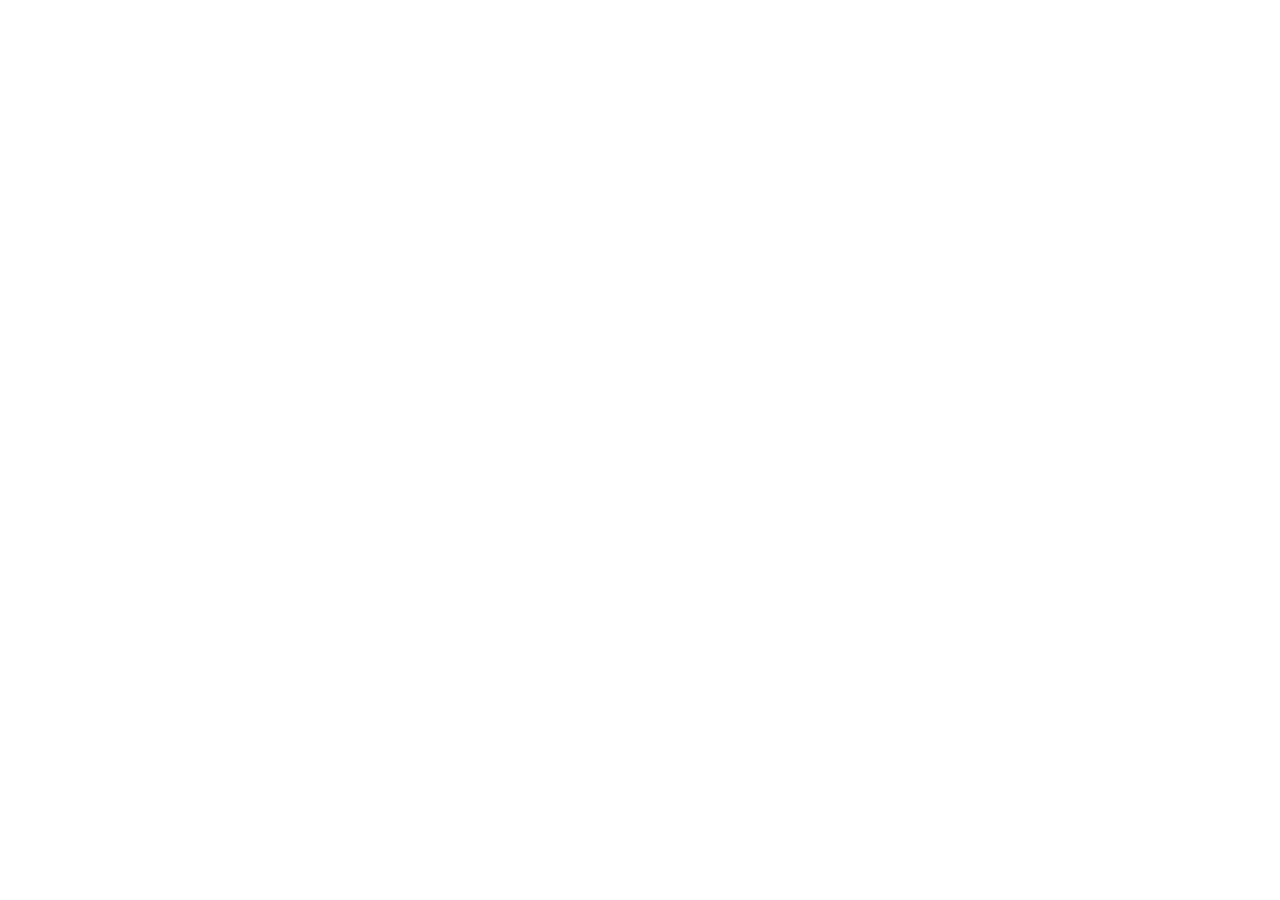
==== index.html @ 90c27ee5 "Added game module, Player object" ====
<!DOCTYPE html>
<html lang="en">
<head>
    <meta charset="UTF-8">
    <meta name="viewport" content="width=device-width, initial-scale=1.0">
    <script src="./script.js" defer></script>
    <title>Document</title>
</head>
<body>
    
</body>
</html>
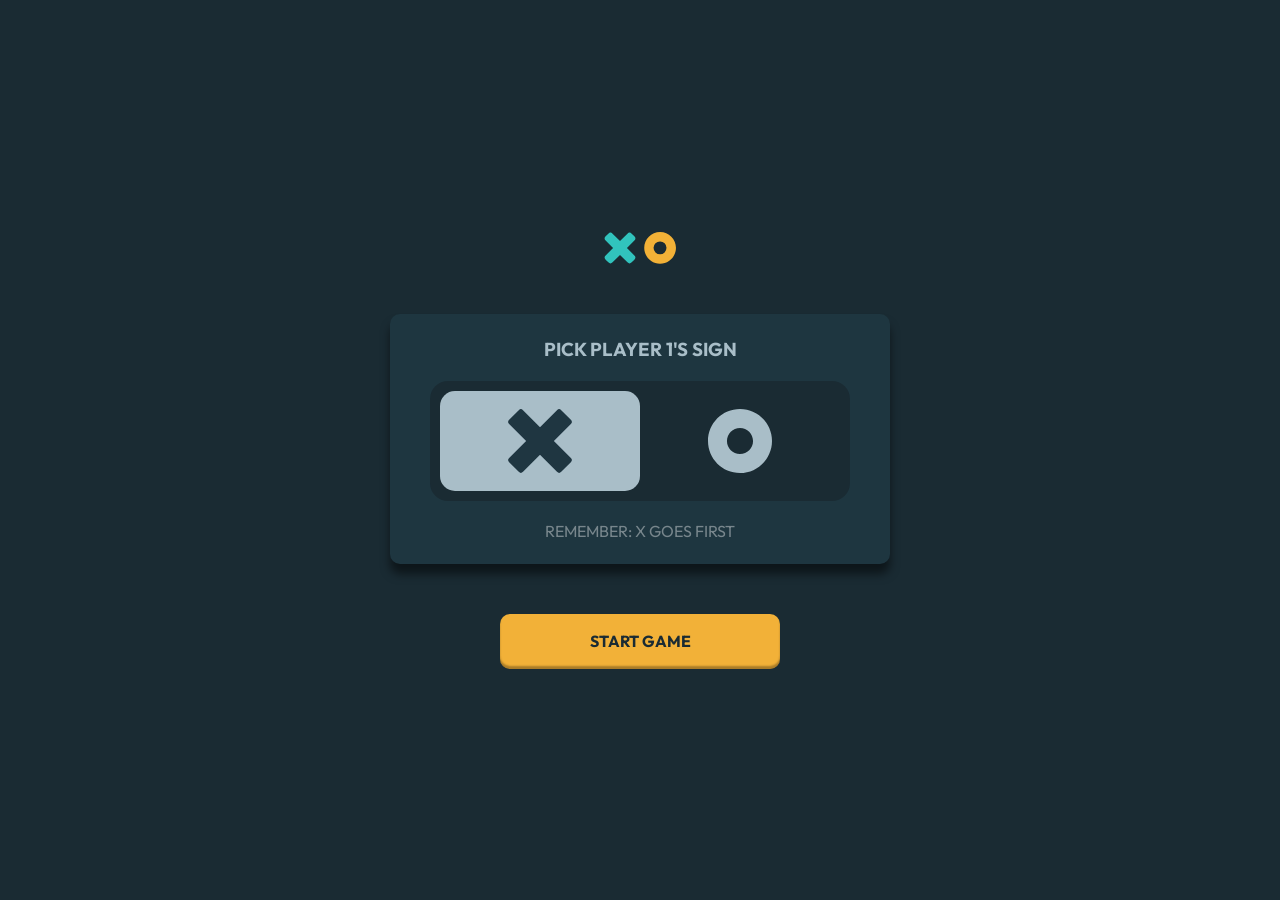
==== commit 1b2373fe: "Organized Files, Added HTML Landing" ====
--- a/index.html
+++ b/index.html
@@ -3,10 +3,39 @@
 <head>
     <meta charset="UTF-8">
     <meta name="viewport" content="width=device-width, initial-scale=1.0">
-    <script src="./script.js" defer></script>
+    <script src="./scripts/script.js" defer></script>
+    <link rel="stylesheet" href="./styles/index-style.css">
     <title>Document</title>
 </head>
 <body>
+
+    <main>
+        <svg class="logo" width="72" height="32" xmlns="http://www.w3.org/2000/svg">
+            <g fill="none" fill-rule="evenodd"><path d="M8.562 1.634 16 9.073l7.438-7.439a3 3 0 0 1 4.243 0l2.685 2.685a3 3 0 0 1 0 4.243L22.927 16l7.439 7.438a3 3 0 0 1 0 4.243l-2.685 2.685a3 3 0 0 1-4.243 0L16 22.927l-7.438 7.439a3 3 0 0 1-4.243 0L1.634 27.68a3 3 0 0 1 0-4.243L9.073 16 1.634 8.562a3 3 0 0 1 0-4.243L4.32 1.634a3 3 0 0 1 4.243 0Z" fill="#31C3BD"/><path d="M56.1 0c8.765 0 15.87 7.106 15.87 15.87 0 8.766-7.105 15.871-15.87 15.871-8.765 0-15.87-7.105-15.87-15.87C40.23 7.106 47.334 0 56.1 0Zm0 9.405a6.466 6.466 0 1 0 0 12.931 6.466 6.466 0 0 0 0-12.931Z" fill="#F2B137" fill-rule="nonzero"/>
+            </g>
+        </svg>
+
+        <section class="symbol-picker">
+            <h3>Pick Player 1's Sign</h3>
+            <div class="symbol-toggle">
+                <input type="radio" id="option1" name="symbol" checked>
+                <label for="option1">
+                    <svg width="64" height="64" xmlns="http://www.w3.org/2000/svg"><path d="M15.002 1.147 32 18.145 48.998 1.147a3 3 0 0 1 4.243 0l9.612 9.612a3 3 0 0 1 0 4.243L45.855 32l16.998 16.998a3 3 0 0 1 0 4.243l-9.612 9.612a3 3 0 0 1-4.243 0L32 45.855 15.002 62.853a3 3 0 0 1-4.243 0L1.147 53.24a3 3 0 0 1 0-4.243L18.145 32 1.147 15.002a3 3 0 0 1 0-4.243l9.612-9.612a3 3 0 0 1 4.243 0Z" fill-rule="evenodd"/></svg>
+                </label>
+
+                <input type="radio" id="option2" name="symbol">
+                <label for="option2">
+                    <svg width="64" height="64" xmlns="http://www.w3.org/2000/svg"><path d="M32 0c17.673 0 32 14.327 32 32 0 17.673-14.327 32-32 32C14.327 64 0 49.673 0 32 0 14.327 14.327 0 32 0Zm0 18.963c-7.2 0-13.037 5.837-13.037 13.037 0 7.2 5.837 13.037 13.037 13.037 7.2 0 13.037-5.837 13.037-13.037 0-7.2-5.837-13.037-13.037-13.037Z" fill/></svg>
+
+                </label>
+            </div>
+
+            <p>Remember: X Goes First</p>
+        </section>
+        
+
+        <button>Start Game</button>
+    </main>
     
 </body>
 </html>
--- a/styles/index-style.css
+++ b/styles/index-style.css
@@ -0,0 +1,111 @@
+@import url('https://fonts.googleapis.com/css2?family=Outfit:wght@100..900&display=swap');
+
+* {
+    padding: 0px;
+    margin: 0px;
+    box-sizing: border-box;
+}
+
+:root {
+    --primary: #1A2B33;
+    --secondary: #1E3640;
+    --grey: #A9BEC8;
+    --light-yellow: #F2B138;
+}
+
+body, html, main {
+    height: 100%;
+}
+
+body {
+    background-color: var(--primary);
+    font-family: 'Outfit';
+    text-transform: uppercase;
+}
+
+main {
+    display: flex;
+    flex-direction: column;
+    justify-content: center;
+    align-items: center;
+    gap: 50px;
+}
+
+.symbol-picker {
+    background-color: var(--secondary);
+    border-radius: 10px;
+    width: 500px;
+    height: 250px;
+    box-shadow: 0 10px 10px rgba(0, 0, 0, .5);
+
+    display: flex;
+    flex-direction: column;
+    justify-content: center;
+    align-items: center;
+    gap: 20px;
+
+    h3 {
+        color: var(--grey);
+    }
+
+    p {
+        color: rgba(255, 255, 255, .4);
+    }
+
+    .symbol-toggle {
+        display: flex;
+        border-radius: 18px;
+        background-color: rgb(26, 43, 51);
+        padding: 10px;
+    }
+
+    .symbol-toggle input {
+        display: none; 
+    }
+
+    .symbol-toggle label {
+        display: flex;
+        align-items: center;
+        justify-content: center;
+
+        cursor: pointer;
+
+        font-size: 1.5rem;
+        width: 200px;
+        height: 100px;
+
+        svg {
+            fill: var(--grey);
+        }
+    }
+
+
+    input[type="radio"]:checked + label {
+        background-color: var(--grey);
+        border-radius: 15px;
+
+        svg {
+            fill: #1f3641;
+        }
+    }
+
+
+}
+
+button {
+    color: var(--primary);
+    background-color: var(--light-yellow);
+
+    text-transform: inherit;
+    font-family: inherit;
+    font-weight: bold;
+    font-size: 16px;
+
+    width: 280px;
+    height: 55px;
+
+    border-radius: 10px;
+    border: none;
+
+    box-shadow: inset 0 -3px 2px rgba(0, 0, 0, .3);
+}
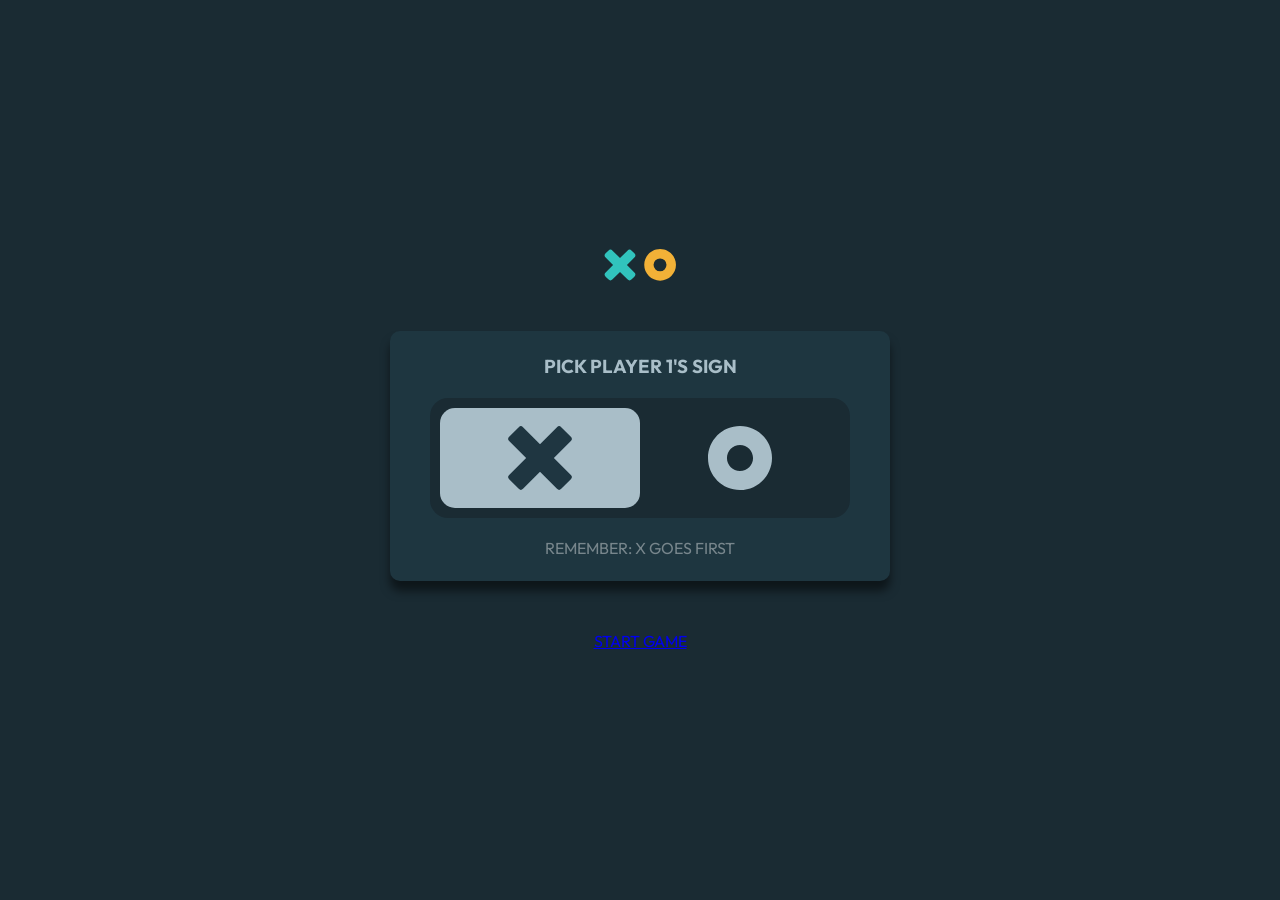
==== commit 8b5bbec1: "Added game.html skeleton" ====
--- a/index.html
+++ b/index.html
@@ -3,9 +3,8 @@
 <head>
     <meta charset="UTF-8">
     <meta name="viewport" content="width=device-width, initial-scale=1.0">
-    <script src="./scripts/script.js" defer></script>
     <link rel="stylesheet" href="./styles/index-style.css">
-    <title>Document</title>
+    <title>Tic Tac Toe</title>
 </head>
 <body>
 
@@ -34,7 +33,9 @@
         </section>
         
 
-        <button>Start Game</button>
+        <a href="./game.html" class="start-btn">
+            Start Game
+        </a>
     </main>
     
 </body>
--- a/styles/index-style.css
+++ b/styles/index-style.css
@@ -92,7 +92,7 @@
 
 }
 
-button {
+.start-button {
     color: var(--primary);
     background-color: var(--light-yellow);
 
@@ -108,4 +108,8 @@
     border: none;
 
     box-shadow: inset 0 -3px 2px rgba(0, 0, 0, .3);
-}+
+    &:active {
+        box-shadow: inset 0 3px 0 rgba(0, 0, 0, 0.35);
+    }
+}
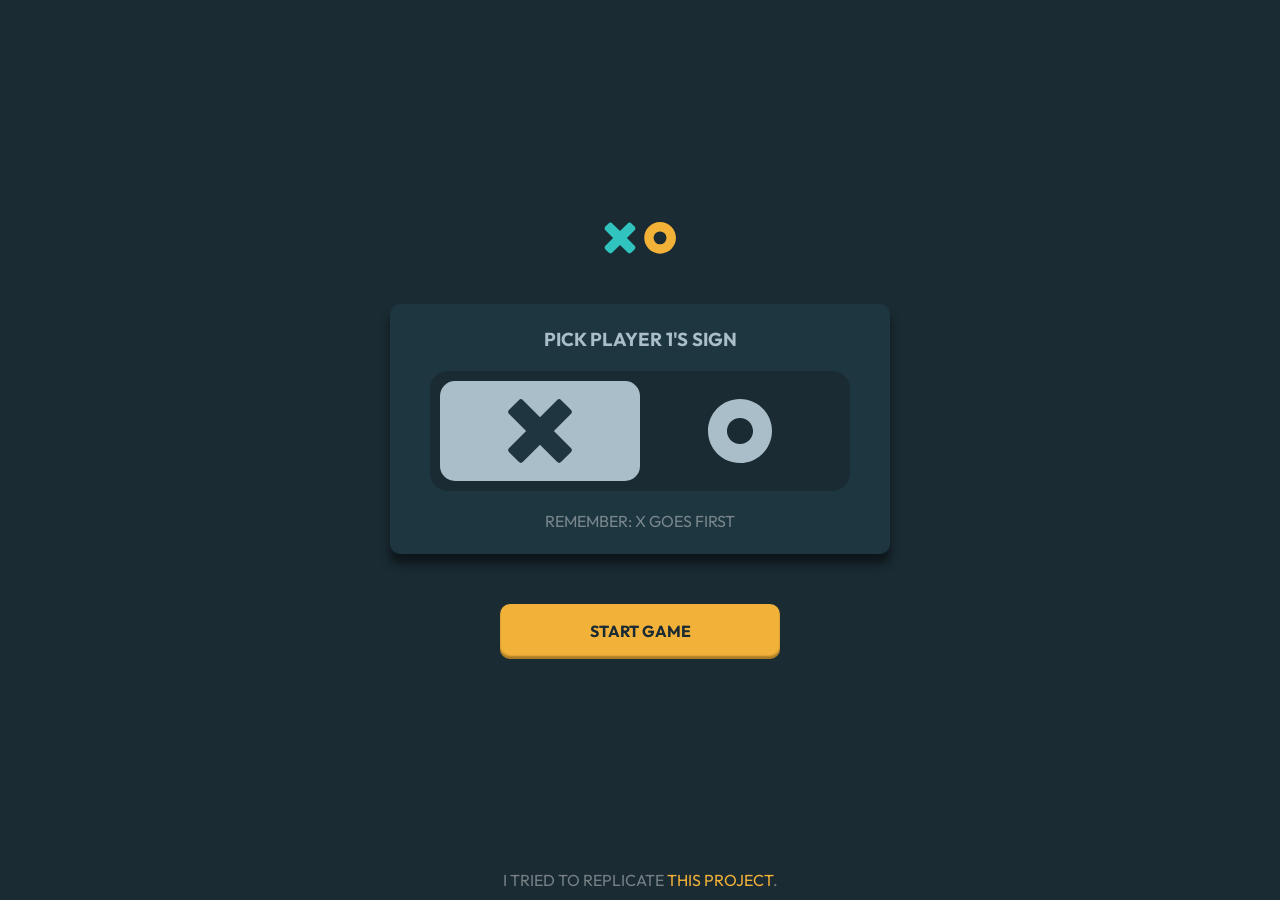
==== commit d7782540: "Added footer, fixed button styling" ====
--- a/index.html
+++ b/index.html
@@ -33,10 +33,15 @@
         </section>
         
 
-        <a href="./game.html" class="start-btn">
+        <a href="./game.html" class="start-button">
             Start Game
         </a>
+
     </main>
+
+    <footer>
+        <p>I tried to replicate <a href="https://0xabdulkhaliq.github.io/tic-tac-toe/">this project</a>.</p>
+    </footer>
     
 </body>
 </html>
--- a/styles/index-style.css
+++ b/styles/index-style.css
@@ -13,7 +13,7 @@
     --light-yellow: #F2B138;
 }
 
-body, html, main {
+body, html {
     height: 100%;
 }
 
@@ -21,9 +21,17 @@
     background-color: var(--primary);
     font-family: 'Outfit';
     text-transform: uppercase;
+
+    display: flex;
+    flex-direction: column;
+    align-items: stretch;
+
+    padding: 10px;
 }
 
 main {
+    flex: 1;
+
     display: flex;
     flex-direction: column;
     justify-content: center;
@@ -93,6 +101,12 @@
 }
 
 .start-button {
+    text-decoration: none;
+
+    display: flex;
+    justify-content: center;
+    align-items: center;
+
     color: var(--primary);
     background-color: var(--light-yellow);
 
@@ -113,3 +127,13 @@
         box-shadow: inset 0 3px 0 rgba(0, 0, 0, 0.35);
     }
 }
+
+footer {
+    color: rgba(255, 255, 255, .4);
+    text-align: center;
+    
+    a {
+        text-decoration: none;
+        color: var(--light-yellow);
+    }
+}
